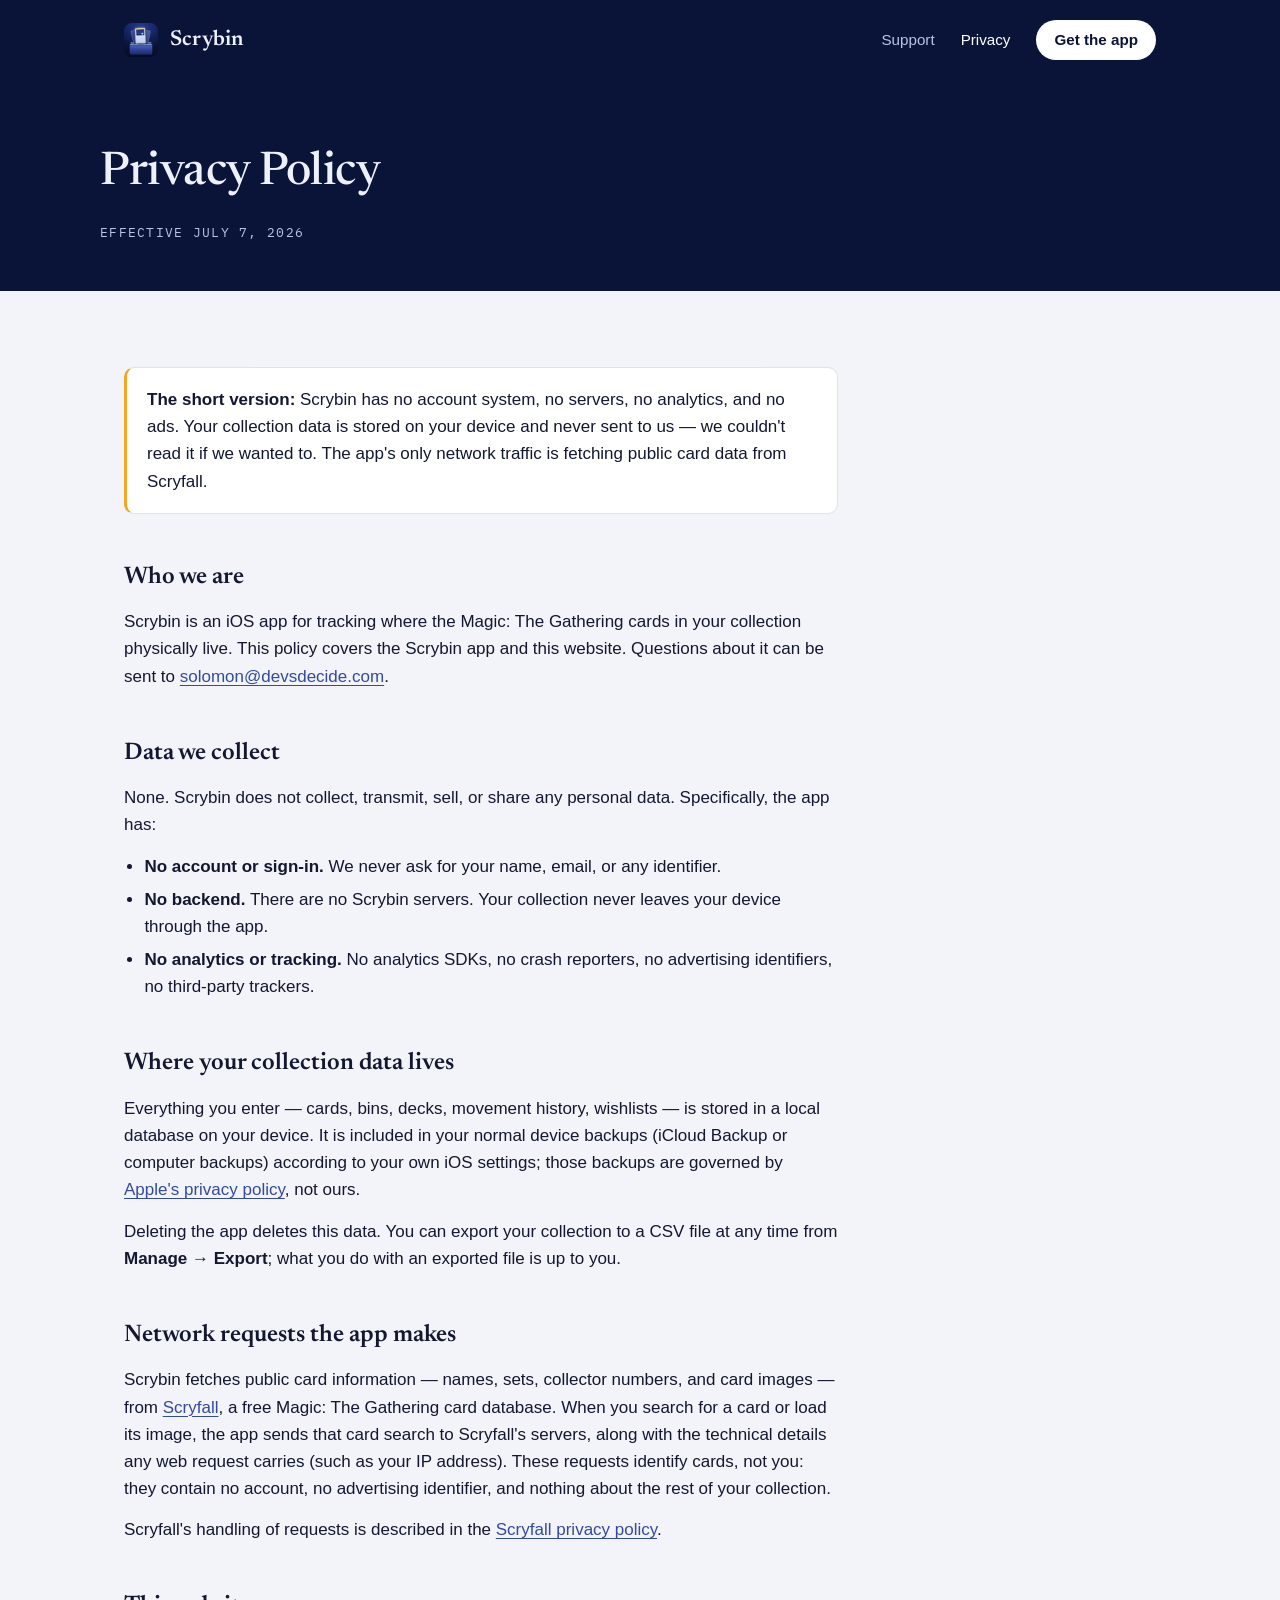
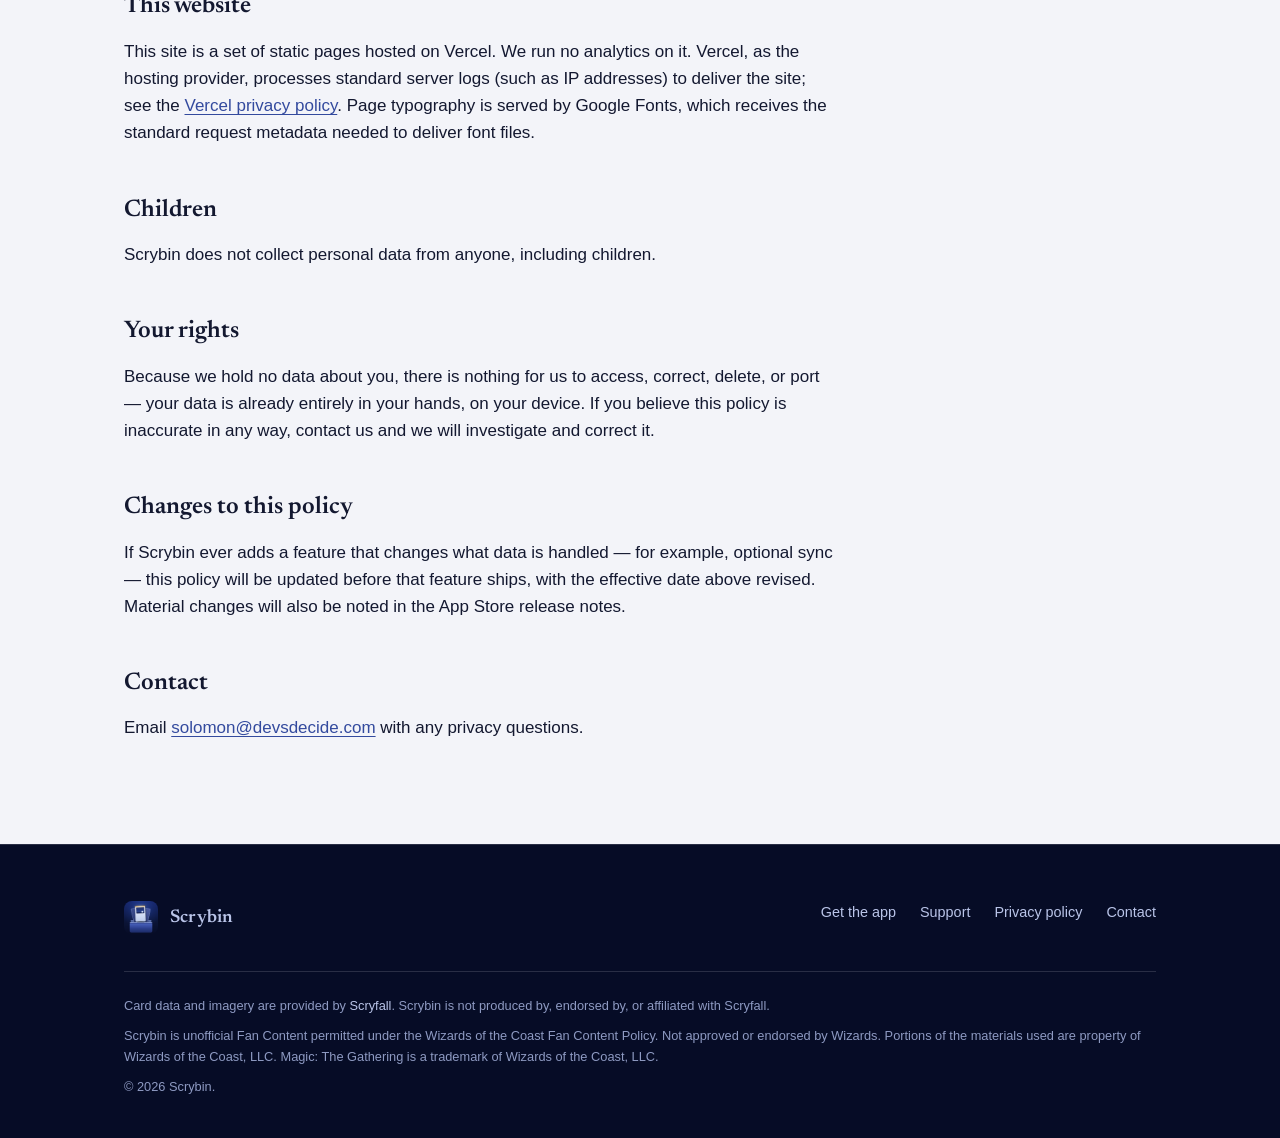
==== privacy.html @ 84d629f7 "Add Scrybin landing page, support FAQ, and privacy policy Static HTML/CSS Vercel site (cleanUrls). L" ====
<!doctype html>
<html lang="en">
<head>
  <meta charset="utf-8" />
  <meta name="viewport" content="width=device-width, initial-scale=1" />
  <title>Privacy Policy — Scrybin</title>
  <meta name="description" content="Scrybin's privacy policy: no account, no analytics, no tracking. Your collection is stored on your device." />
  <link rel="icon" href="/assets/favicon-64.png" type="image/png" />
  <link rel="apple-touch-icon" href="/assets/apple-touch-icon.png" />
  <link rel="preconnect" href="https://fonts.googleapis.com" />
  <link rel="preconnect" href="https://fonts.gstatic.com" crossorigin />
  <link href="https://fonts.googleapis.com/css2?family=Newsreader:ital,opsz,wght@0,6..72,400..700;1,6..72,400..700&family=IBM+Plex+Mono:wght@500&display=swap" rel="stylesheet" />
  <link rel="stylesheet" href="/styles.css" />
</head>
<body>

<header class="site-head on-navy">
  <div class="wrap">
    <nav class="nav" aria-label="Main">
      <a class="brand" href="/">
        <img src="/assets/apple-touch-icon.png" alt="" width="34" height="34" />
        <span>Scrybin</span>
      </a>
      <div class="nav-links">
        <a href="/support">Support</a>
        <a href="/privacy" aria-current="page">Privacy</a>
        <a class="pill" href="/#get">Get the app</a>
      </div>
    </nav>
  </div>
  <div class="wrap doc-head">
    <h1>Privacy Policy</h1>
    <p class="meta">Effective July 7, 2026</p>
  </div>
</header>

<main class="doc-body">
  <div class="wrap">
    <div class="prose">
      <div class="callout-box">
        <p style="margin:0"><strong>The short version:</strong> Scrybin has no account
        system, no servers, no analytics, and no ads. Your collection data is stored
        on your device and never sent to us — we couldn't read it if we wanted to.
        The app's only network traffic is fetching public card data from Scryfall.</p>
      </div>

      <h2>Who we are</h2>
      <p>Scrybin is an iOS app for tracking where the Magic: The Gathering cards in
      your collection physically live. This policy covers the Scrybin app and this
      website. Questions about it can be sent to
      <a href="mailto:solomon@devsdecide.com">solomon@devsdecide.com</a>.</p>

      <h2>Data we collect</h2>
      <p>None. Scrybin does not collect, transmit, sell, or share any personal data.
      Specifically, the app has:</p>
      <ul>
        <li><strong>No account or sign-in.</strong> We never ask for your name, email,
        or any identifier.</li>
        <li><strong>No backend.</strong> There are no Scrybin servers. Your collection
        never leaves your device through the app.</li>
        <li><strong>No analytics or tracking.</strong> No analytics SDKs, no crash
        reporters, no advertising identifiers, no third-party trackers.</li>
      </ul>

      <h2>Where your collection data lives</h2>
      <p>Everything you enter — cards, bins, decks, movement history, wishlists — is
      stored in a local database on your device. It is included in your normal device
      backups (iCloud Backup or computer backups) according to your own iOS settings;
      those backups are governed by
      <a href="https://www.apple.com/legal/privacy/">Apple's privacy policy</a>, not ours.</p>
      <p>Deleting the app deletes this data. You can export your collection to a CSV
      file at any time from <strong>Manage → Export</strong>; what you do with an
      exported file is up to you.</p>

      <h2>Network requests the app makes</h2>
      <p>Scrybin fetches public card information — names, sets, collector numbers, and
      card images — from <a href="https://scryfall.com">Scryfall</a>, a free
      Magic: The Gathering card database. When you search for a card or load its
      image, the app sends that card search to Scryfall's servers, along with the
      technical details any web request carries (such as your IP address). These
      requests identify cards, not you: they contain no account, no advertising
      identifier, and nothing about the rest of your collection.</p>
      <p>Scryfall's handling of requests is described in the
      <a href="https://scryfall.com/docs/privacy">Scryfall privacy policy</a>.</p>

      <h2>This website</h2>
      <p>This site is a set of static pages hosted on Vercel. We run no analytics on
      it. Vercel, as the hosting provider, processes standard server logs (such as IP
      addresses) to deliver the site; see the
      <a href="https://vercel.com/legal/privacy-policy">Vercel privacy policy</a>.
      Page typography is served by Google Fonts, which receives the standard request
      metadata needed to deliver font files.</p>

      <h2>Children</h2>
      <p>Scrybin does not collect personal data from anyone, including children.</p>

      <h2>Your rights</h2>
      <p>Because we hold no data about you, there is nothing for us to access,
      correct, delete, or port — your data is already entirely in your hands, on your
      device. If you believe this policy is inaccurate in any way, contact us and we
      will investigate and correct it.</p>

      <h2>Changes to this policy</h2>
      <p>If Scrybin ever adds a feature that changes what data is handled — for
      example, optional sync — this policy will be updated before that feature ships,
      with the effective date above revised. Material changes will also be noted in
      the App Store release notes.</p>

      <h2>Contact</h2>
      <p>Email <a href="mailto:solomon@devsdecide.com?subject=Scrybin%20privacy">solomon@devsdecide.com</a>
      with any privacy questions.</p>
    </div>
  </div>
</main>

<footer class="site-foot">
  <div class="wrap">
    <div class="cols">
      <a class="brand" href="/">
        <img src="/assets/apple-touch-icon.png" alt="" width="28" height="28" />
        <span>Scrybin</span>
      </a>
      <nav aria-label="Footer">
        <a href="/#get">Get the app</a>
        <a href="/support">Support</a>
        <a href="/privacy">Privacy policy</a>
        <a href="mailto:solomon@devsdecide.com">Contact</a>
      </nav>
    </div>
    <div class="fineprint">
      <p>Card data and imagery are provided by <a href="https://scryfall.com">Scryfall</a>. Scrybin is not produced by, endorsed by, or affiliated with Scryfall.</p>
      <p>Scrybin is unofficial Fan Content permitted under the Wizards of the Coast Fan Content Policy. Not approved or endorsed by Wizards. Portions of the materials used are property of Wizards of the Coast, LLC. Magic: The Gathering is a trademark of Wizards of the Coast, LLC.</p>
      <p>© 2026 Scrybin.</p>
    </div>
  </div>
</footer>

</body>
</html>
---- styles.css ----
/* Scrybin — scrybin.app
   Palette from the app's ChaosTheme.Brand: navy field, indigo→glow sweep, one gold accent. */

:root {
  --navy: #0a1438;
  --navy-deep: #060c26;
  --indigo: #17266b;
  --blue: #334a9e;
  --glow: #4d87ff;
  --gold: #f5a624;
  --gold-light: #ffe08a;
  --paper: #f3f4f9;
  --card: #ffffff;
  --ink: #131830;
  --ink-soft: #4c5372;
  --hairline: rgba(19, 24, 48, 0.12);
  --hairline-light: rgba(255, 255, 255, 0.14);

  --serif: "Newsreader", "New York", ui-serif, Georgia, serif;
  --sans: -apple-system, BlinkMacSystemFont, "SF Pro Text", "Segoe UI", Roboto, Helvetica, Arial, sans-serif;
  --mono: "IBM Plex Mono", ui-monospace, "SF Mono", Menlo, monospace;

  --radius: 14px;
  --max: 1080px;
}

* { margin: 0; padding: 0; box-sizing: border-box; }

html { scroll-behavior: smooth; }

body {
  font-family: var(--sans);
  color: var(--ink);
  background: var(--paper);
  line-height: 1.6;
  font-size: 17px;
  -webkit-font-smoothing: antialiased;
  text-rendering: optimizeLegibility;
}

img { max-width: 100%; display: block; }

a { color: var(--blue); text-decoration-thickness: 1px; text-underline-offset: 3px; }
a:hover { color: var(--indigo); }

:focus-visible {
  outline: 3px solid var(--glow);
  outline-offset: 2px;
  border-radius: 4px;
}

.wrap { max-width: var(--max); margin: 0 auto; padding: 0 24px; }

.skip-link {
  position: absolute;
  left: -9999px;
  top: 12px;
  z-index: 100;
  background: #fff;
  color: var(--navy);
  padding: 10px 18px;
  border-radius: 8px;
  font-weight: 600;
}
.skip-link:focus { left: 12px; }

/* ---------- The bin chip: Scrybin's signature mark ---------- */

.chip {
  display: inline-flex;
  align-items: center;
  gap: 0.5em;
  font-family: var(--mono);
  font-size: 0.82rem;
  font-weight: 500;
  letter-spacing: 0.04em;
  padding: 0.22em 0.7em 0.22em 0.55em;
  border-radius: 6px;
  background: rgba(77, 135, 255, 0.14);
  color: var(--indigo);
  border: 1px solid rgba(51, 74, 158, 0.35);
  white-space: nowrap;
}
.chip::before {
  content: "";
  width: 7px; height: 7px;
  border-radius: 2px;
  background: var(--blue);
  flex: none;
}
.chip.gold {
  background: rgba(245, 166, 36, 0.14);
  color: #8a5a0a;
  border-color: rgba(245, 166, 36, 0.5);
}
.chip.gold::before { background: var(--gold); }

.on-navy .chip {
  background: rgba(77, 135, 255, 0.18);
  color: #c7d7ff;
  border-color: rgba(122, 160, 255, 0.4);
}
.on-navy .chip::before { background: var(--glow); }
.on-navy .chip.gold {
  background: rgba(245, 166, 36, 0.16);
  color: var(--gold-light);
  border-color: rgba(245, 166, 36, 0.45);
}
.on-navy .chip.gold::before { background: var(--gold); }

/* The answer card is a light surface inside the navy hero — restore the light-surface chip variant */
.answer .chip {
  background: rgba(77, 135, 255, 0.14);
  color: var(--indigo);
  border-color: rgba(51, 74, 158, 0.35);
}
.answer .chip::before { background: var(--blue); }
.answer .chip.gold {
  background: rgba(245, 166, 36, 0.14);
  color: #8a5a0a;
  border-color: rgba(245, 166, 36, 0.5);
}
.answer .chip.gold::before { background: var(--gold); }

/* ---------- Header / nav ---------- */

.site-head {
  background: var(--navy);
  color: #eef1fb;
}
.site-head .nav {
  display: flex;
  align-items: center;
  justify-content: space-between;
  padding: 20px 0;
}
.brand {
  display: inline-flex;
  align-items: center;
  gap: 12px;
  text-decoration: none;
  color: #eef1fb;
}
.brand img { width: 34px; height: 34px; border-radius: 8px; }
.brand span {
  font-family: var(--serif);
  font-size: 1.35rem;
  font-weight: 600;
  letter-spacing: 0.01em;
}
.nav-links { display: flex; gap: 26px; align-items: center; }
.nav-links a {
  color: #b9c4e8;
  text-decoration: none;
  font-size: 0.95rem;
}
.nav-links a:hover, .nav-links a[aria-current="page"] { color: #ffffff; }
.nav-links a.pill {
  color: var(--navy);
  background: #fff;
  padding: 8px 18px;
  border-radius: 999px;
  font-weight: 600;
  transition: transform 0.15s ease;
}
.nav-links a.pill:hover { color: var(--navy); transform: translateY(-1px); }

/* ---------- Hero ---------- */

.hero {
  /* the icon's chip-mark scattered as a faint field, denser toward the answer card */
  background-image:
    url("data:image/svg+xml,%3Csvg xmlns='http://www.w3.org/2000/svg' width='260' height='260'%3E%3Cg fill='%23ffffff' fill-opacity='0.045'%3E%3Crect x='28' y='36' width='7' height='7' rx='2'/%3E%3Crect x='176' y='84' width='7' height='7' rx='2'/%3E%3Crect x='92' y='150' width='7' height='7' rx='2'/%3E%3Crect x='214' y='206' width='7' height='7' rx='2'/%3E%3Crect x='40' y='222' width='7' height='7' rx='2'/%3E%3C/g%3E%3C/svg%3E"),
    radial-gradient(1100px 560px at 72% -10%, rgba(51, 74, 158, 0.8), transparent 68%),
    radial-gradient(700px 420px at 12% 108%, rgba(23, 38, 107, 0.9), transparent 70%);
  background-color: var(--navy);
  color: #eef1fb;
  overflow: hidden;
  position: relative;
}
.hero .wrap {
  display: grid;
  grid-template-columns: minmax(0, 1.05fr) minmax(0, 0.95fr);
  gap: 56px;
  align-items: center;
  padding-top: 72px;
  padding-bottom: 96px;
}

.hero .eyebrow {
  font-family: var(--mono);
  font-size: 0.8rem;
  letter-spacing: 0.14em;
  text-transform: uppercase;
  color: var(--gold-light);
  margin-bottom: 20px;
}
.hero h1 {
  font-family: var(--serif);
  font-weight: 500;
  font-size: clamp(2.6rem, 5.8vw, 4.6rem);
  line-height: 1.05;
  letter-spacing: -0.01em;
  margin-bottom: 22px;
  text-wrap: balance;
}
.hero h1 em {
  font-style: italic;
  color: var(--gold-light);
}
.hero .lede {
  font-size: 1.15rem;
  color: #c3cdec;
  max-width: 34em;
  margin-bottom: 30px;
}
.hero .cta-row { display: flex; align-items: center; gap: 20px; flex-wrap: wrap; }

.appstore-badge { display: inline-block; line-height: 0; }
.appstore-badge img {
  height: 56px;
  width: auto;
  transition: transform 0.15s ease;
}
.appstore-badge:hover img { transform: translateY(-1px); }

.btn-ghost {
  color: #c3cdec;
  text-decoration: none;
  font-size: 0.98rem;
  border-bottom: 1px solid rgba(195, 205, 236, 0.4);
  padding-bottom: 2px;
}
.btn-ghost:hover { color: #fff; border-bottom-color: #fff; }

.cta-note { font-size: 0.9rem; color: #aab6dd; }
.credibility {
  font-family: var(--mono);
  font-size: 0.8rem;
  letter-spacing: 0.04em;
  color: #aab6dd;
  margin-top: 22px;
}
.credibility::before {
  content: "";
  display: inline-block;
  width: 7px; height: 7px;
  border-radius: 2px;
  background: var(--gold);
  margin-right: 10px;
  vertical-align: 1px;
}

/* The answer card — a search result, the app's one job made literal */

.answer {
  background: linear-gradient(160deg, #ffffff, #f2f4fb);
  color: var(--ink);
  border-radius: 20px;
  padding: 22px;
  box-shadow:
    0 40px 80px rgba(4, 8, 28, 0.55),
    0 0 0 1px rgba(255, 255, 255, 0.08);
  max-width: 440px;
  justify-self: end;
  width: 100%;
}
.answer .searchbar {
  display: flex;
  align-items: center;
  gap: 10px;
  background: #e8ebf4;
  border-radius: 10px;
  padding: 10px 14px;
  font-size: 0.98rem;
  color: var(--ink-soft);
  margin-bottom: 18px;
}
.answer .searchbar svg { width: 16px; height: 16px; flex: none; opacity: 0.55; }
.answer .searchbar .q { color: var(--ink); font-weight: 500; }
.answer .searchbar .caret {
  width: 2px; height: 1.1em;
  background: var(--blue);
}

.answer h2 {
  font-family: var(--serif);
  font-size: 1.45rem;
  font-weight: 600;
  line-height: 1.2;
}
.answer .setline {
  font-size: 0.88rem;
  color: var(--ink-soft);
  margin: 2px 0 16px;
}
.answer .copies {
  font-family: var(--mono);
  font-size: 0.8rem;
  letter-spacing: 0.06em;
  text-transform: uppercase;
  color: var(--ink-soft);
  margin-bottom: 10px;
}
.answer ul { list-style: none; display: grid; gap: 8px; }
.answer li {
  display: flex;
  align-items: center;
  justify-content: space-between;
  gap: 12px;
  background: #ffffff;
  border: 1px solid var(--hairline);
  border-radius: 10px;
  padding: 10px 14px;
  font-size: 0.95rem;
}
.answer li .where { color: var(--ink-soft); font-size: 0.88rem; }
.answer li.deck { border-color: rgba(245, 166, 36, 0.45); background: #fffaf0; }

/* the 2-second demo: type the query, then the results settle in */
@media (prefers-reduced-motion: no-preference) {
  .answer .searchbar .q {
    display: inline-block;
    overflow: hidden;
    white-space: nowrap;
    max-width: 8ch;
    animation: type 0.8s steps(8) 0.2s both;
  }
  @keyframes type { from { max-width: 0; } to { max-width: 8ch; } }

  .answer .searchbar .caret { animation: blink 1.1s steps(1) infinite; }
  @keyframes blink { 50% { opacity: 0; } }

  .answer > h2, .answer > .setline, .answer > .copies {
    opacity: 0;
    animation: settle 0.4s ease 1s forwards;
  }
  .answer li {
    opacity: 0;
    transform: translateY(10px);
    animation: settle 0.5s ease forwards;
  }
  .answer li:nth-child(1) { animation-delay: 1.15s; }
  .answer li:nth-child(2) { animation-delay: 1.3s; }
  .answer li:nth-child(3) { animation-delay: 1.45s; }
  @keyframes settle { to { opacity: 1; transform: none; } }
}

/* ---------- Sections ---------- */

section { padding: 88px 0; }

.kicker {
  font-family: var(--mono);
  font-size: 0.78rem;
  letter-spacing: 0.14em;
  text-transform: uppercase;
  color: var(--blue);
  margin-bottom: 14px;
}
h2.title {
  font-family: var(--serif);
  font-weight: 500;
  font-size: clamp(1.8rem, 3.6vw, 2.5rem);
  line-height: 1.15;
  letter-spacing: -0.01em;
  max-width: 22em;
  text-wrap: balance;
}
.section-lede {
  margin-top: 14px;
  color: var(--ink-soft);
  max-width: 38em;
  font-size: 1.08rem;
}

/* How it works — a real sequence, so it earns its numbers */

.how { background: #ffffff; padding: 96px 0; }

.steps {
  display: grid;
  grid-template-columns: repeat(3, 1fr);
  gap: 22px;
  margin-top: 48px;
  position: relative;
}
/* the thread that connects the sequence */
.steps::before {
  content: "";
  position: absolute;
  top: 38px;
  left: 8%;
  right: 8%;
  border-top: 2px dashed rgba(51, 74, 158, 0.3);
}
.step {
  background: var(--paper);
  border: 1px solid var(--hairline);
  border-radius: var(--radius);
  padding: 26px;
  position: relative;
}
.step .n {
  font-family: var(--mono);
  font-size: 0.8rem;
  color: var(--gold);
  letter-spacing: 0.1em;
  display: inline-block;
  margin-bottom: 14px;
  background: var(--navy);
  padding: 3px 10px;
  border-radius: 6px;
}
.step h3 {
  font-family: var(--serif);
  font-size: 1.3rem;
  font-weight: 600;
  margin-bottom: 8px;
}
.step p { color: var(--ink-soft); font-size: 0.98rem; }
.step .chips { display: flex; gap: 8px; flex-wrap: wrap; margin-top: 16px; }

/* Screens — one legible, annotated proof shot; the rest strewn like a real table */

.screens {
  background: linear-gradient(180deg, var(--paper), #dfe4f0);
  padding: 110px 0;
}

.stage {
  display: flex;
  justify-content: center;
  margin-top: 64px;
}
.stage-phone {
  position: relative;
  width: 396px;
  max-width: 100%;
  flex: none;
}
.stage-phone > img {
  width: 100%;
  height: auto;
  border-radius: 34px;
  border: 1px solid rgba(19, 24, 48, 0.18);
  box-shadow: 0 32px 64px rgba(10, 20, 56, 0.28);
  background: #fff;
}
.callout {
  position: absolute;
  display: flex;
  align-items: center;
  font-family: var(--mono);
  font-size: 0.8rem;
  font-weight: 500;
  color: var(--indigo);
  white-space: nowrap;
}
.callout .line {
  width: 56px;
  border-top: 2px solid var(--blue);
  position: relative;
  flex: none;
}
.callout .line::before {
  content: "";
  position: absolute;
  top: -5px;
  width: 8px; height: 8px;
  border-radius: 2px;
  background: var(--gold);
}
.callout .tag {
  background: #fff;
  border: 1px solid rgba(51, 74, 158, 0.35);
  border-radius: 8px;
  padding: 6px 12px;
  box-shadow: 0 8px 20px rgba(10, 20, 56, 0.12);
}
.callout.left { right: 100%; margin-right: -8px; flex-direction: row; }
.callout.left .line { order: 2; }
.callout.left .line::before { right: -4px; }
.callout.left .tag { order: 1; }
.callout.right { left: 100%; margin-left: -8px; }
.callout.right .line::before { left: -4px; }

.shelf {
  display: flex;
  gap: 28px;
  margin-top: 72px;
  justify-content: center;
  align-items: flex-start;
}
.shot {
  flex: 0 0 auto;
  width: 218px;
  border-radius: 26px;
  overflow: hidden;
  border: 1px solid rgba(19, 24, 48, 0.15);
  box-shadow: 0 24px 48px rgba(10, 20, 56, 0.22);
  background: #fff;
  transition: transform 0.25s ease;
}
.shot img { width: 100%; height: auto; }
.shot:nth-child(odd) { transform: rotate(-1.6deg) translateY(10px); }
.shot:nth-child(even) { transform: rotate(1.3deg); }
.shot:hover { transform: rotate(0deg) translateY(-6px); }
.shot figcaption {
  font-family: var(--mono);
  font-size: 0.78rem;
  letter-spacing: 0.08em;
  text-transform: uppercase;
  color: var(--ink-soft);
  text-align: center;
  padding: 10px 8px;
  background: #fff;
  border-top: 1px solid var(--hairline);
}
.swipe-hint { display: none; }

/* Features */

.toolkit { padding: 80px 0; }

.features {
  display: grid;
  grid-template-columns: repeat(3, 1fr);
  gap: 26px;
  margin-top: 48px;
}
.feature {
  border-top: 1px solid var(--hairline);
  padding-top: 20px;
}
.feature .chip { margin-bottom: 12px; }
.feature h3 {
  font-family: var(--serif);
  font-size: 1.22rem;
  font-weight: 600;
  margin-bottom: 6px;
}
.feature p { color: var(--ink-soft); font-size: 0.97rem; }

/* Privacy band */

.privacy-band {
  background: var(--navy);
  color: #eef1fb;
}
.privacy-band .inner {
  display: grid;
  grid-template-columns: minmax(0, 1fr) auto;
  gap: 40px;
  align-items: center;
}
.privacy-band h2 {
  font-family: var(--serif);
  font-style: italic;
  font-weight: 500;
  font-size: clamp(1.7rem, 3.4vw, 2.4rem);
  line-height: 1.2;
  margin-bottom: 12px;
}
.privacy-band p { color: #c3cdec; max-width: 36em; }
.privacy-band a.button {
  display: inline-block;
  border: 1px solid rgba(255, 255, 255, 0.35);
  color: #fff;
  text-decoration: none;
  padding: 12px 22px;
  border-radius: 10px;
  font-weight: 500;
  transition: background 0.15s ease;
  white-space: nowrap;
}
.privacy-band a.button:hover { background: rgba(255, 255, 255, 0.1); color: #fff; }

/* Closing conversion section */

.get {
  background:
    radial-gradient(900px 480px at 50% 120%, rgba(51, 74, 158, 0.7), transparent 70%),
    var(--navy-deep);
  color: #eef1fb;
  text-align: center;
  padding: 110px 0;
}
.get h2 {
  font-family: var(--serif);
  font-weight: 500;
  font-size: clamp(2rem, 4.4vw, 3.1rem);
  line-height: 1.1;
  letter-spacing: -0.01em;
  text-wrap: balance;
  margin: 0 auto 14px;
  max-width: 18em;
}
.get h2 em { font-style: italic; color: var(--gold-light); }
.get p { color: #c3cdec; max-width: 34em; margin: 0 auto 36px; }
.get .actions {
  display: flex;
  justify-content: center;
  align-items: center;
  gap: 36px;
}
.get .qr {
  background: #fff;
  border-radius: 14px;
  padding: 12px;
  line-height: 0;
}
.get .qr img { width: 108px; height: 108px; }
.get .qr-caption {
  font-family: var(--mono);
  font-size: 0.72rem;
  letter-spacing: 0.08em;
  text-transform: uppercase;
  color: #aab6dd;
  margin-top: 10px;
}
.get .cta-note { display: block; margin-top: 18px; }

/* ---------- Footer ---------- */

.site-foot {
  background: var(--navy-deep);
  border-top: 1px solid var(--hairline-light);
  color: #aab6dd;
  padding: 56px 0 40px;
  font-size: 0.9rem;
}
.site-foot .cols {
  display: flex;
  justify-content: space-between;
  gap: 32px;
  flex-wrap: wrap;
  margin-bottom: 36px;
}
.site-foot .brand span { font-size: 1.15rem; }
.site-foot nav { display: flex; gap: 24px; flex-wrap: wrap; }
.site-foot a { color: #b9c4e8; text-decoration: none; }
.site-foot a:hover { color: #fff; text-decoration: underline; }
.fineprint {
  border-top: 1px solid var(--hairline-light);
  padding-top: 24px;
  display: grid;
  gap: 10px;
  font-size: 0.8rem;
  line-height: 1.6;
  color: #8e9ac2;
}

/* ---------- Doc pages (support, privacy) ---------- */

.doc-head { padding: 56px 0 48px; }
.doc-head h1 {
  font-family: var(--serif);
  font-weight: 500;
  font-size: clamp(2rem, 4.5vw, 2.9rem);
  letter-spacing: -0.01em;
}
.doc-head .meta {
  font-family: var(--mono);
  font-size: 0.8rem;
  letter-spacing: 0.1em;
  text-transform: uppercase;
  color: #b9c4e8;
  margin-top: 12px;
}
.doc-body { padding: 56px 0 88px; }
.doc-body .prose { max-width: 42em; }
.prose h2 {
  font-family: var(--serif);
  font-weight: 600;
  font-size: 1.5rem;
  margin: 44px 0 12px;
}
.prose h2:first-child { margin-top: 0; }
.prose h3 {
  font-family: var(--serif);
  font-weight: 600;
  font-size: 1.15rem;
  margin: 28px 0 8px;
}
.prose p { margin-bottom: 14px; }
.prose ul { margin: 0 0 14px 1.2em; }
.prose li { margin-bottom: 6px; }
.prose .callout-box {
  background: var(--card);
  border: 1px solid var(--hairline);
  border-left: 3px solid var(--gold);
  border-radius: 10px;
  padding: 18px 20px;
  margin: 20px 0;
}
.prose code {
  font-family: var(--mono);
  font-size: 0.88em;
  background: rgba(51, 74, 158, 0.1);
  padding: 0.1em 0.4em;
  border-radius: 5px;
}

/* FAQ */
details.faq {
  background: var(--card);
  border: 1px solid var(--hairline);
  border-radius: 12px;
  padding: 0;
  margin-bottom: 12px;
  max-width: 46em;
}
details.faq summary {
  cursor: pointer;
  font-weight: 600;
  font-family: var(--serif);
  font-size: 1.12rem;
  padding: 18px 22px;
  list-style: none;
  display: flex;
  justify-content: space-between;
  align-items: center;
  gap: 16px;
}
details.faq summary::-webkit-details-marker { display: none; }
details.faq summary::after {
  content: "+";
  font-family: var(--mono);
  color: var(--blue);
  font-size: 1.2rem;
  flex: none;
}
details.faq[open] summary::after { content: "–"; }
details.faq .a { padding: 0 22px 20px; color: var(--ink-soft); }
details.faq .a p { margin-bottom: 10px; }
details.faq .a p:last-child { margin-bottom: 0; }

/* ---------- Responsive ---------- */

@media (max-width: 1220px) {
  /* not enough side room for both callout rails */
  .callout.left { right: auto; left: 100%; margin-left: -8px; flex-direction: row; }
  .callout.left .line { order: 0; }
  .callout.left .line::before { left: -4px; right: auto; }
  .callout.left .tag { order: 1; }
}

@media (max-width: 900px) {
  .hero .wrap { grid-template-columns: 1fr; gap: 44px; padding-top: 52px; padding-bottom: 64px; }
  .answer { justify-self: start; }
  .steps { grid-template-columns: 1fr; gap: 16px; }
  .steps::before {
    top: 24px;
    bottom: 24px;
    left: 30px;
    right: auto;
    border-top: none;
    border-left: 2px dashed rgba(51, 74, 158, 0.3);
  }
  .step { margin-left: 60px; }
  .step .n { position: absolute; left: -60px; top: 22px; }
  .features { grid-template-columns: 1fr 1fr; }
  .callout { display: none; }
  .shelf {
    overflow-x: auto;
    justify-content: flex-start;
    padding: 8px 24px 24px;
    margin-left: -24px;
    margin-right: -24px;
    scroll-snap-type: x mandatory;
    -webkit-mask-image: linear-gradient(to right, black 88%, transparent);
            mask-image: linear-gradient(to right, black 88%, transparent);
  }
  .shot { scroll-snap-align: center; }
  .swipe-hint {
    display: block;
    font-family: var(--mono);
    font-size: 0.78rem;
    letter-spacing: 0.1em;
    text-transform: uppercase;
    color: var(--ink-soft);
    text-align: center;
    margin-top: 4px;
  }
  .privacy-band .inner { grid-template-columns: 1fr; gap: 24px; }
  .get .actions { flex-direction: column; gap: 28px; }
  .get .qr-wrap { display: none; }
}

@media (max-width: 560px) {
  section { padding: 64px 0; }
  .how { padding: 72px 0; }
  .screens { padding: 72px 0; }
  .hero h1 { margin-bottom: 16px; }
  .hero .lede { font-size: 1.05rem; margin-bottom: 24px; }
  .hero .cta-row { gap: 14px; }
  .appstore-badge { width: 100%; text-align: center; }
  .appstore-badge img { height: 60px; margin: 0 auto; }
  .features { grid-template-columns: 1fr; }
  .nav-links { gap: 14px; }
  .nav-links a.pill { padding: 7px 14px; }
  .site-head .nav { gap: 12px; }
  .brand { gap: 9px; }
  .brand img { width: 30px; height: 30px; }
  .brand span { font-size: 1.2rem; }
  .site-foot .cols { flex-direction: column; }
}
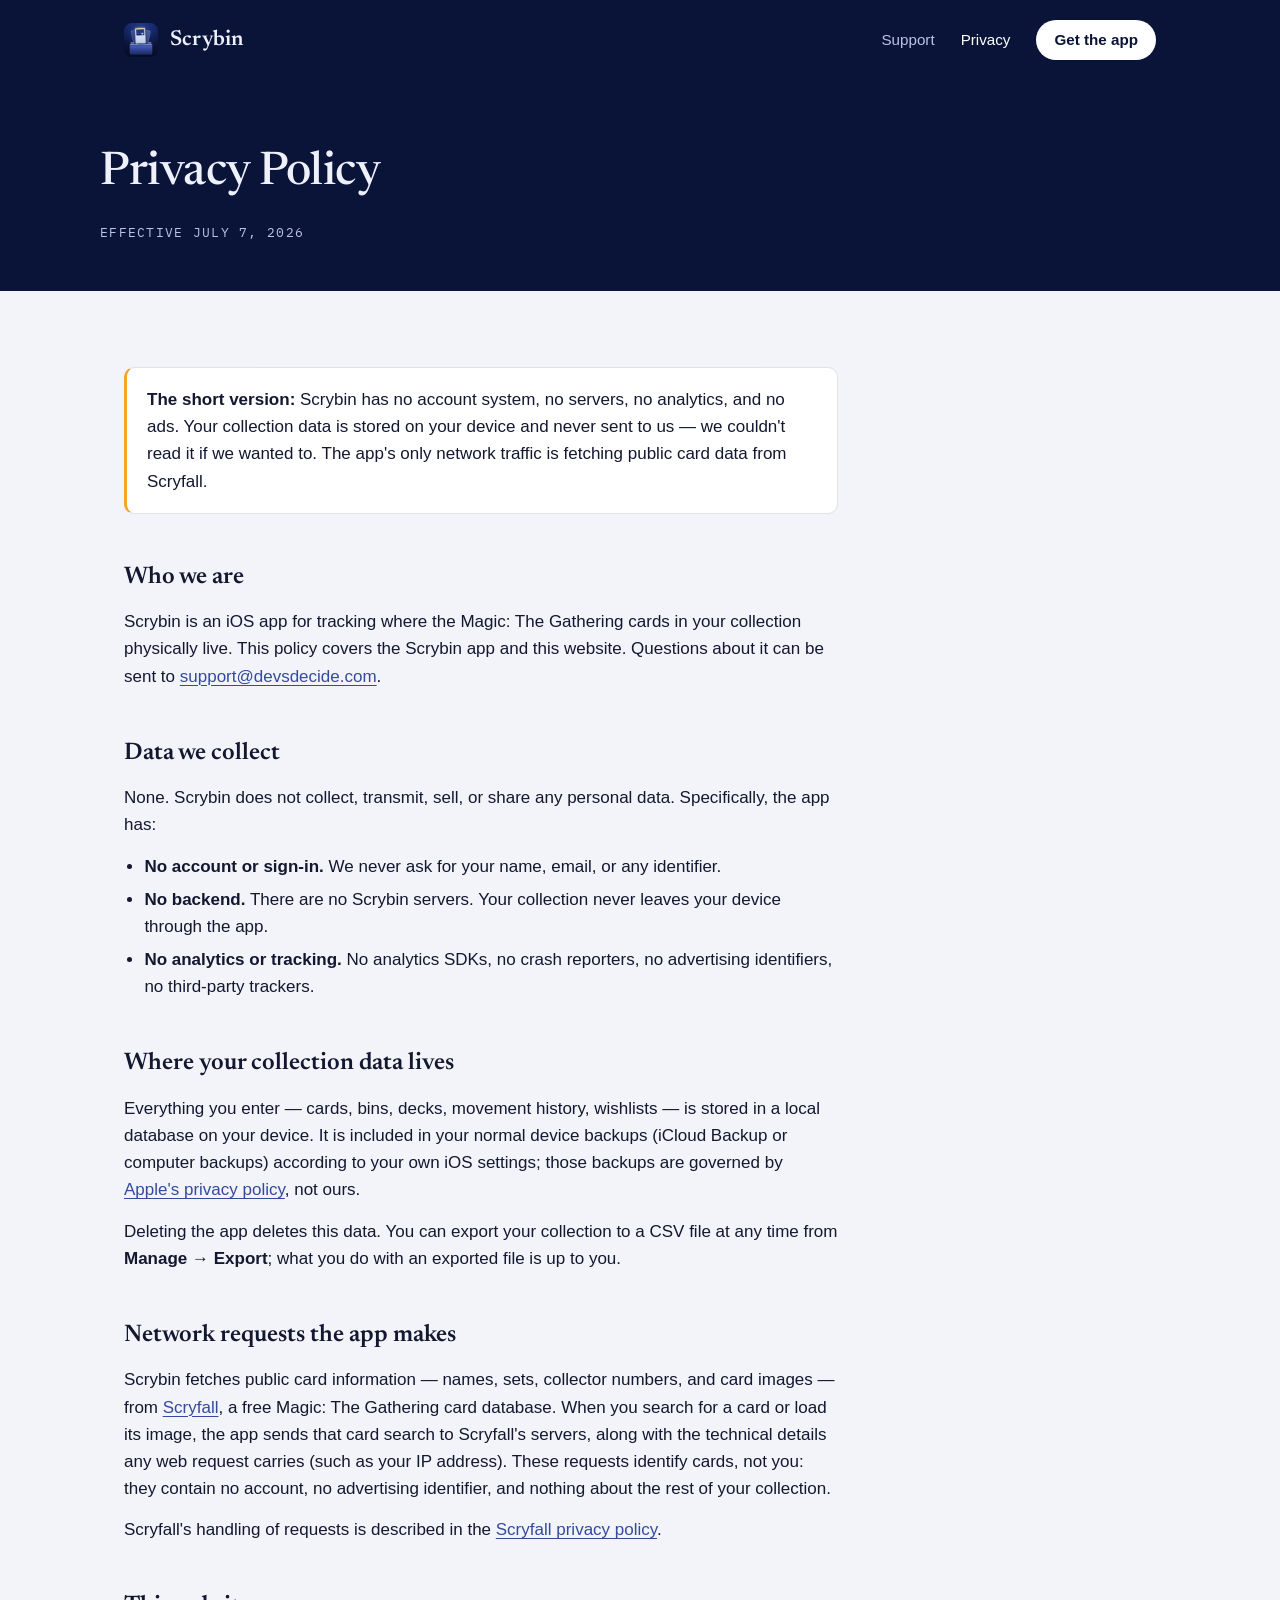
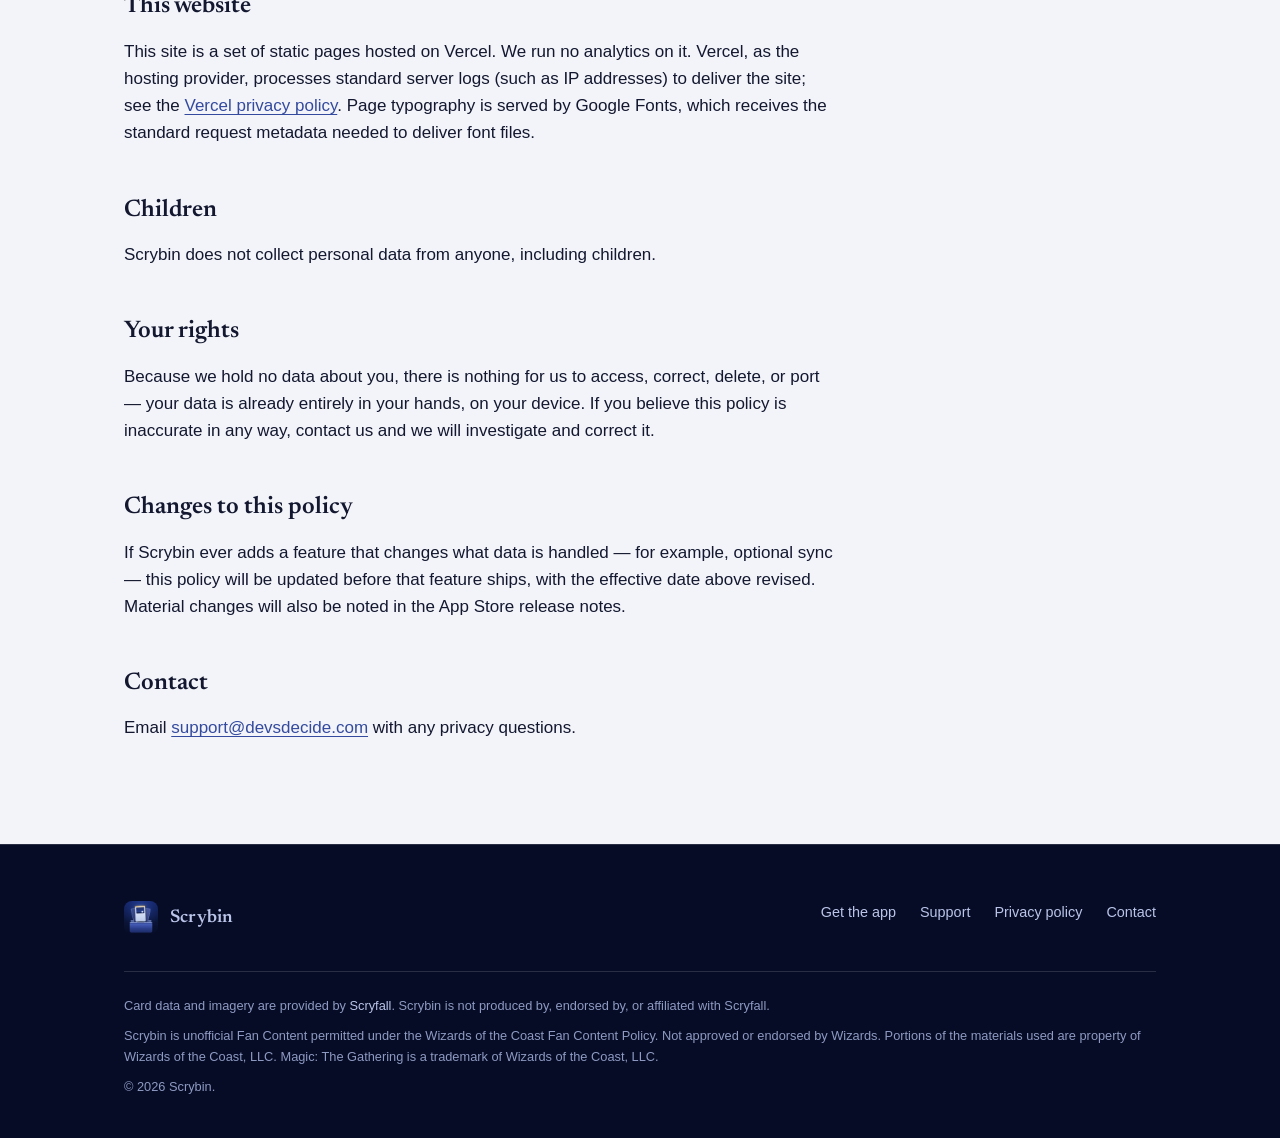
==== commit 7728dcdd: "change support to email" ====
--- a/privacy.html
+++ b/privacy.html
@@ -48,7 +48,7 @@
       <p>Scrybin is an iOS app for tracking where the Magic: The Gathering cards in
       your collection physically live. This policy covers the Scrybin app and this
       website. Questions about it can be sent to
-      <a href="mailto:solomon@devsdecide.com">solomon@devsdecide.com</a>.</p>
+      <a href="mailto:support@devsdecide.com">support@devsdecide.com</a>.</p>
 
       <h2>Data we collect</h2>
       <p>None. Scrybin does not collect, transmit, sell, or share any personal data.
@@ -107,7 +107,7 @@
       the App Store release notes.</p>
 
       <h2>Contact</h2>
-      <p>Email <a href="mailto:solomon@devsdecide.com?subject=Scrybin%20privacy">solomon@devsdecide.com</a>
+      <p>Email <a href="mailto:support@devsdecide.com?subject=Scrybin%20privacy">support@devsdecide.com</a>
       with any privacy questions.</p>
     </div>
   </div>
@@ -124,7 +124,7 @@
         <a href="/#get">Get the app</a>
         <a href="/support">Support</a>
         <a href="/privacy">Privacy policy</a>
-        <a href="mailto:solomon@devsdecide.com">Contact</a>
+        <a href="mailto:support@devsdecide.com">Contact</a>
       </nav>
     </div>
     <div class="fineprint">
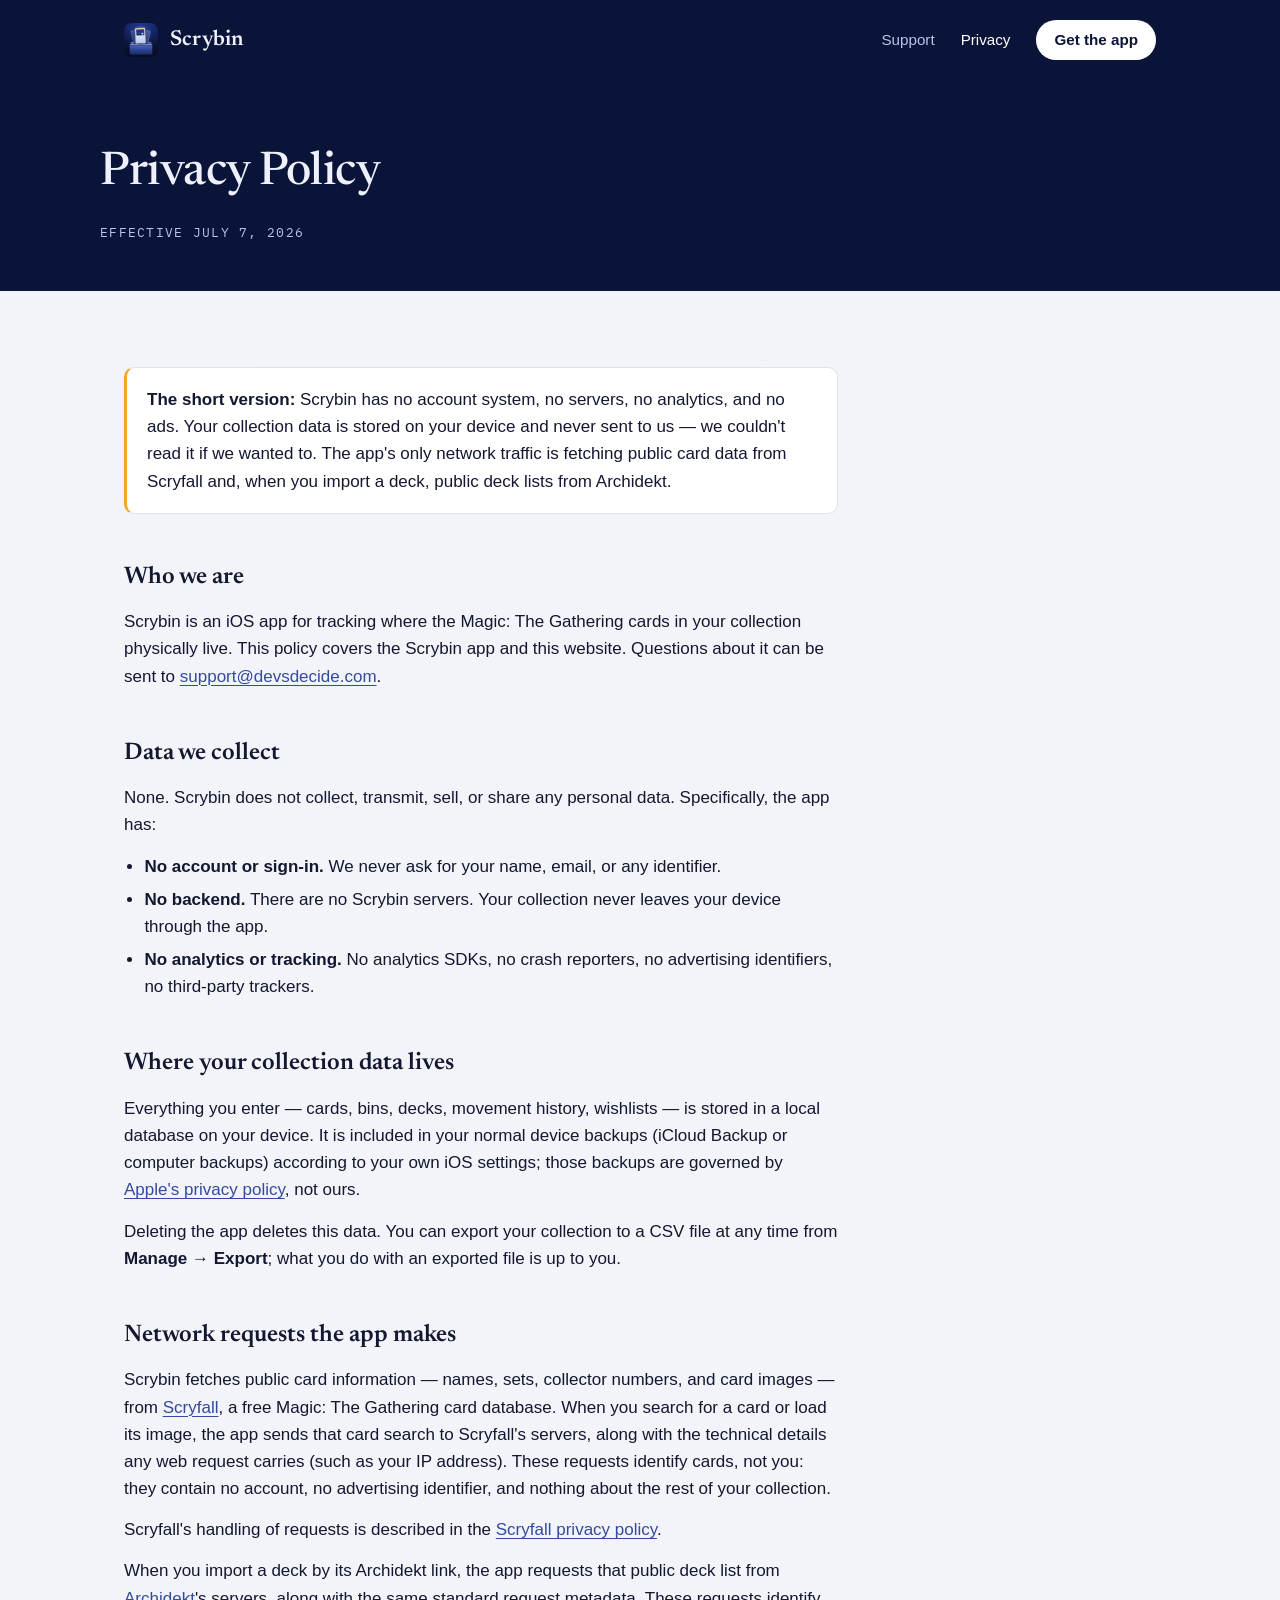
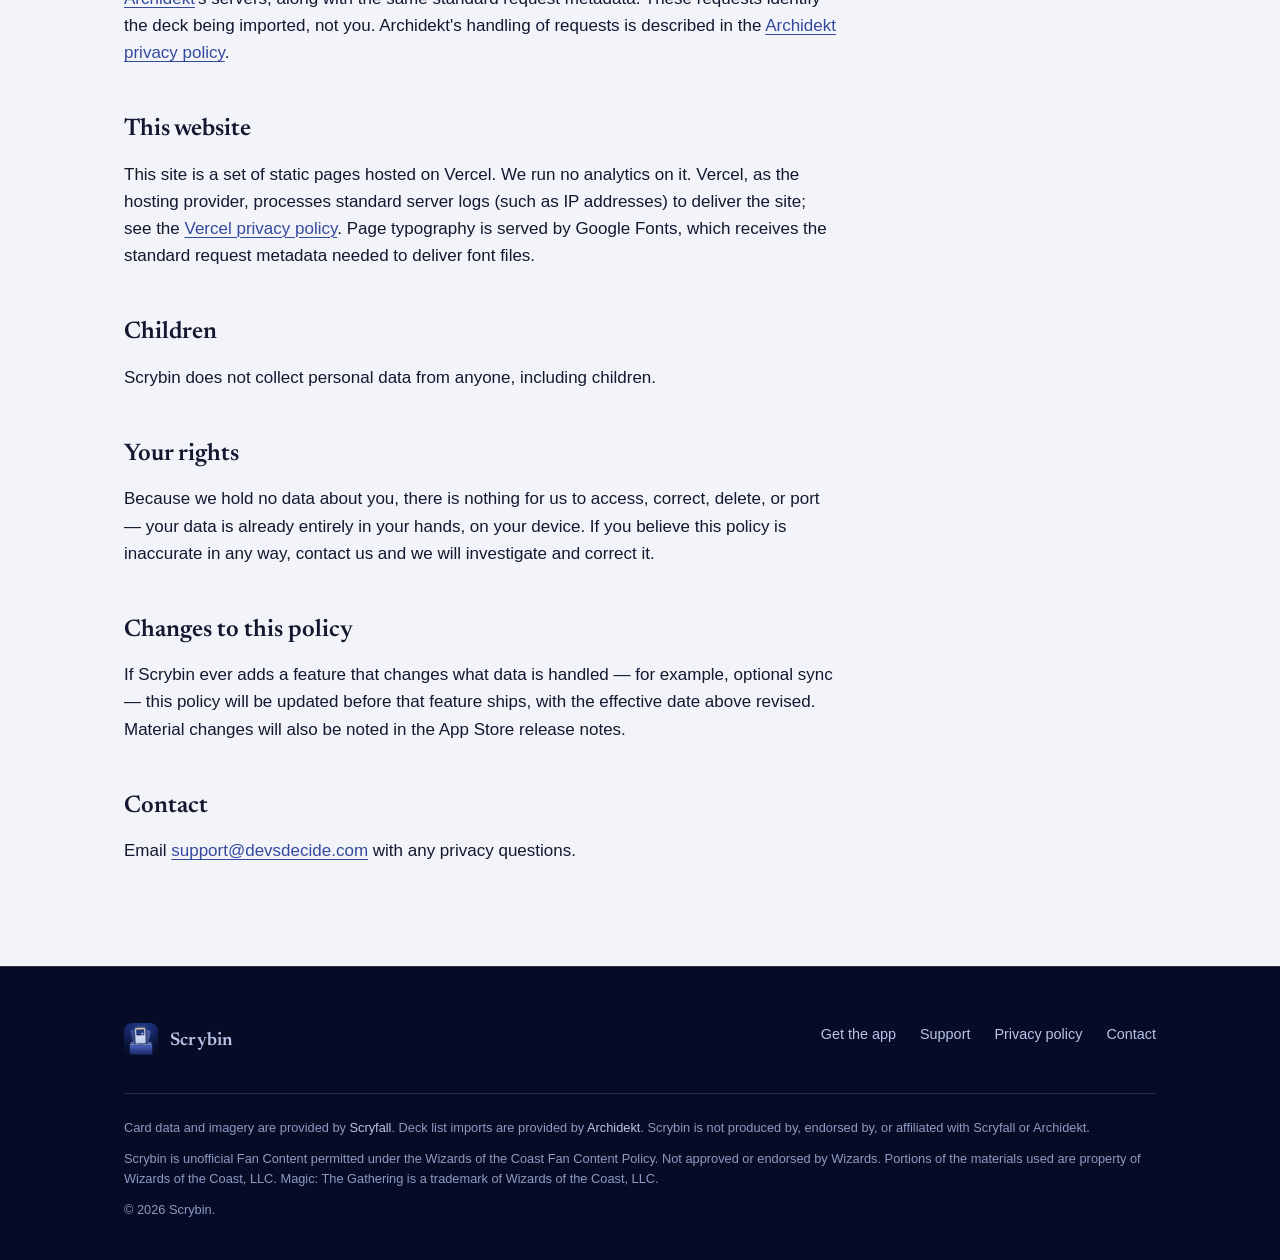
==== commit 974f6207: "Credit Archidekt for deck list imports The app imports deck lists from Archidekt, whose developers a" ====
--- a/privacy.html
+++ b/privacy.html
@@ -41,7 +41,8 @@
         <p style="margin:0"><strong>The short version:</strong> Scrybin has no account
         system, no servers, no analytics, and no ads. Your collection data is stored
         on your device and never sent to us — we couldn't read it if we wanted to.
-        The app's only network traffic is fetching public card data from Scryfall.</p>
+        The app's only network traffic is fetching public card data from Scryfall
+        and, when you import a deck, public deck lists from Archidekt.</p>
       </div>
 
       <h2>Who we are</h2>
@@ -82,6 +83,11 @@
       identifier, and nothing about the rest of your collection.</p>
       <p>Scryfall's handling of requests is described in the
       <a href="https://scryfall.com/docs/privacy">Scryfall privacy policy</a>.</p>
+      <p>When you import a deck by its Archidekt link, the app requests that public
+      deck list from <a href="https://archidekt.com">Archidekt</a>'s servers, along
+      with the same standard request metadata. These requests identify the deck
+      being imported, not you. Archidekt's handling of requests is described in the
+      <a href="https://archidekt.com/privacy">Archidekt privacy policy</a>.</p>
 
       <h2>This website</h2>
       <p>This site is a set of static pages hosted on Vercel. We run no analytics on
@@ -128,7 +134,7 @@
       </nav>
     </div>
     <div class="fineprint">
-      <p>Card data and imagery are provided by <a href="https://scryfall.com">Scryfall</a>. Scrybin is not produced by, endorsed by, or affiliated with Scryfall.</p>
+      <p>Card data and imagery are provided by <a href="https://scryfall.com">Scryfall</a>. Deck list imports are provided by <a href="https://archidekt.com">Archidekt</a>. Scrybin is not produced by, endorsed by, or affiliated with Scryfall or Archidekt.</p>
       <p>Scrybin is unofficial Fan Content permitted under the Wizards of the Coast Fan Content Policy. Not approved or endorsed by Wizards. Portions of the materials used are property of Wizards of the Coast, LLC. Magic: The Gathering is a trademark of Wizards of the Coast, LLC.</p>
       <p>© 2026 Scrybin.</p>
     </div>
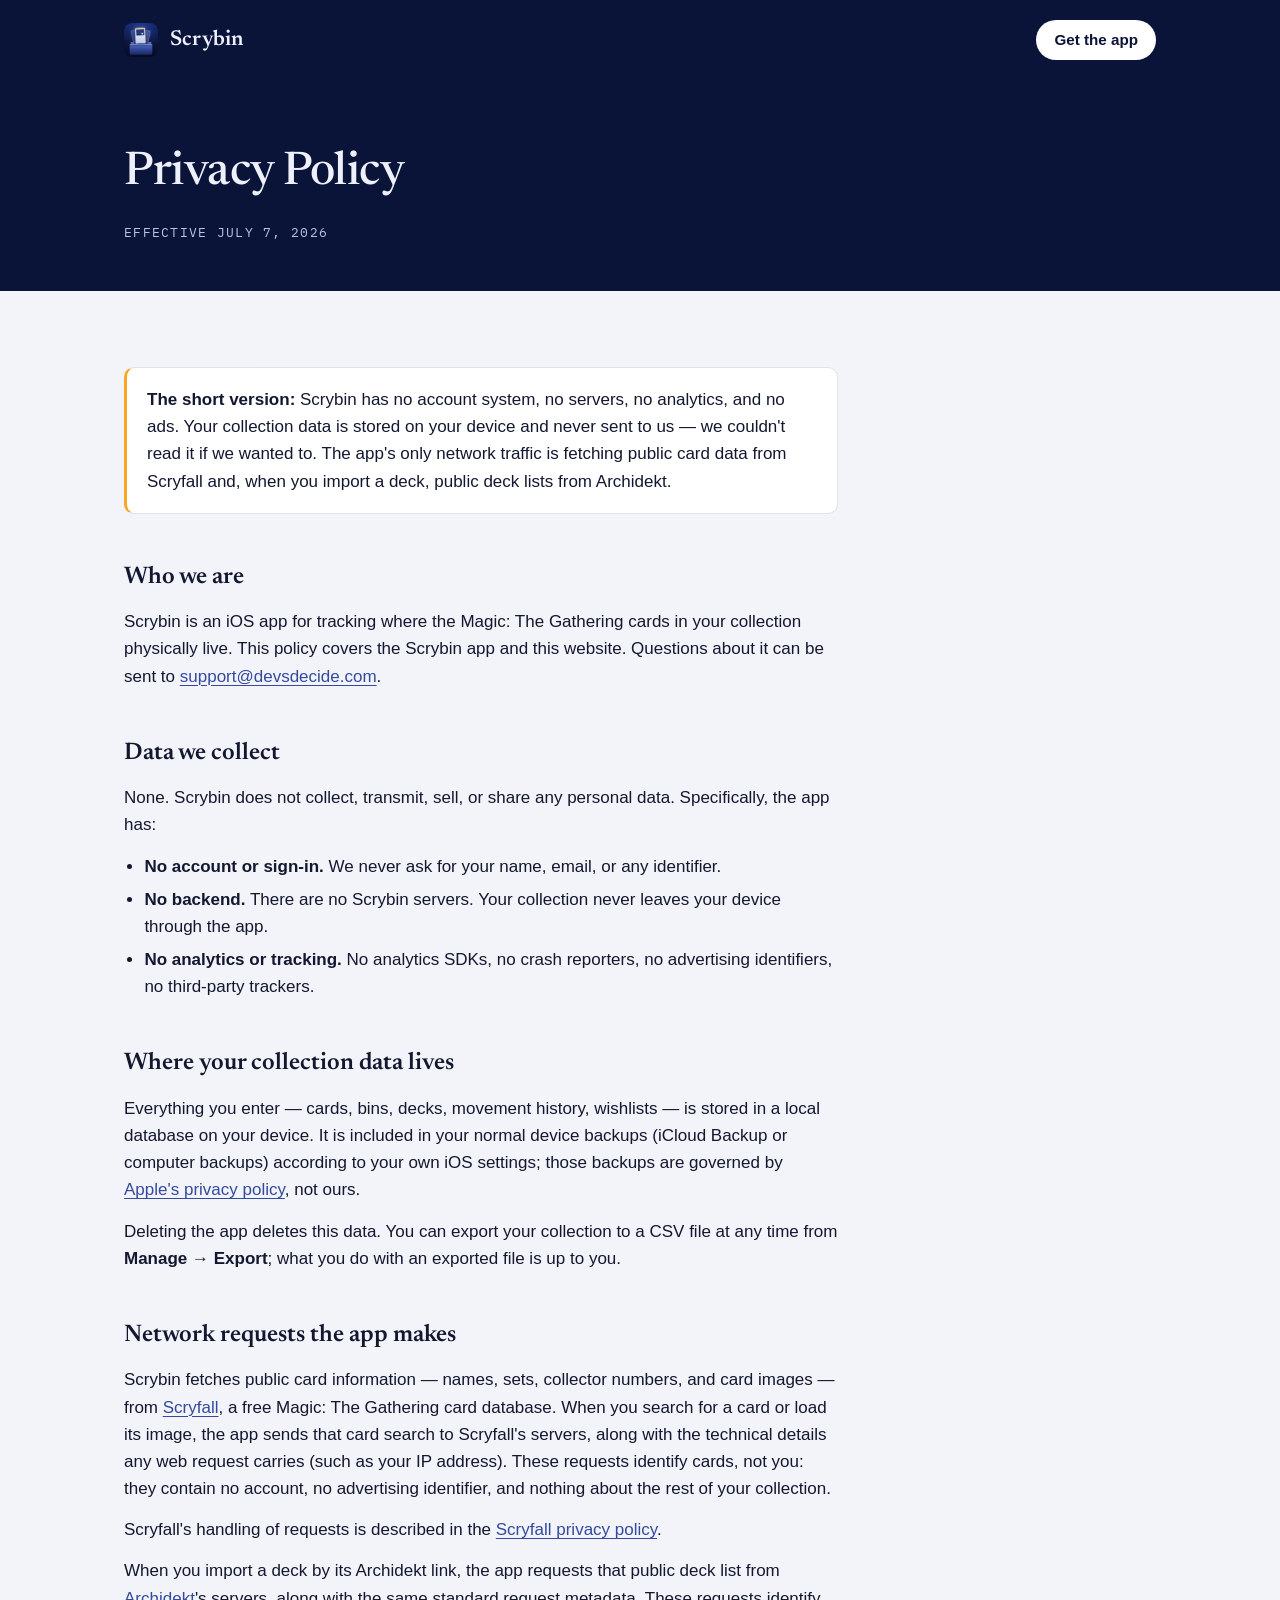
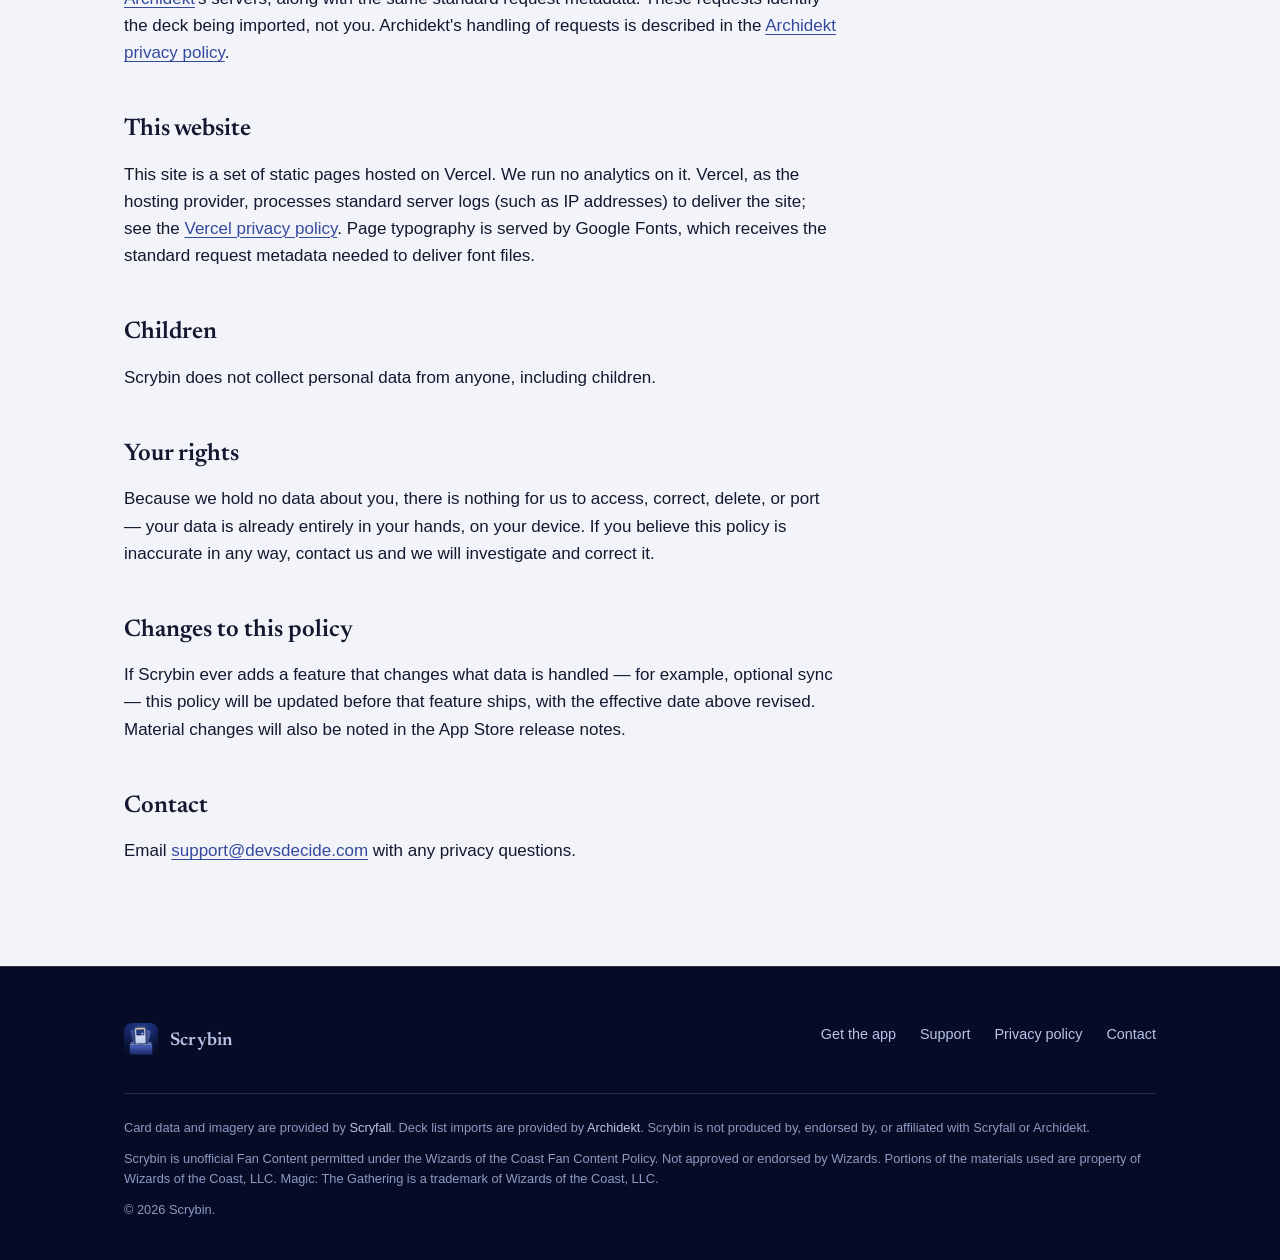
==== commit b3376b7c: "Simplify the header nav to brand + Get the app Support and Privacy already live in the footer; dropp" ====
--- a/privacy.html
+++ b/privacy.html
@@ -22,8 +22,6 @@
         <span>Scrybin</span>
       </a>
       <div class="nav-links">
-        <a href="/support">Support</a>
-        <a href="/privacy" aria-current="page">Privacy</a>
         <a class="pill" href="/#get">Get the app</a>
       </div>
     </nav>
--- a/styles.css
+++ b/styles.css
@@ -108,13 +108,14 @@
 }
 .on-navy .chip.gold::before { background: var(--gold); }
 
-/* The answer card is a light surface inside the navy hero — restore the light-surface chip variant */
+/* The answer card is a light surface inside the navy hero. Its chips mirror the
+   app's Find results: mint for bins, gold for decks. */
 .answer .chip {
-  background: rgba(77, 135, 255, 0.14);
-  color: var(--indigo);
-  border-color: rgba(51, 74, 158, 0.35);
-}
-.answer .chip::before { background: var(--blue); }
+  background: #e3f4ec;
+  color: #1f7a5c;
+  border-color: rgba(31, 122, 92, 0.28);
+}
+.answer .chip::before { background: #2f9d78; }
 .answer .chip.gold {
   background: rgba(245, 166, 36, 0.14);
   color: #8a5a0a;
@@ -178,7 +179,7 @@
   overflow: hidden;
   position: relative;
 }
-.hero .wrap {
+.hero .hero-grid {
   display: grid;
   grid-template-columns: minmax(0, 1.05fr) minmax(0, 0.95fr);
   gap: 56px;
@@ -277,73 +278,119 @@
   margin-bottom: 18px;
 }
 .answer .searchbar svg { width: 16px; height: 16px; flex: none; opacity: 0.55; }
-.answer .searchbar .q { color: var(--ink); font-weight: 500; }
+/* min-height holds the line box while hero.js empties the query, so the card
+   (and everything below it) doesn't jump between scenarios */
+.answer .searchbar .q { color: var(--ink); font-weight: 500; min-height: 1.6em; }
 .answer .searchbar .caret {
   width: 2px; height: 1.1em;
   background: var(--blue);
 }
-
-.answer h2 {
-  font-family: var(--serif);
-  font-size: 1.45rem;
+.answer .searchbar .clear {
+  margin-left: auto;
+  flex: none;
+  width: 18px; height: 18px;
+  border-radius: 50%;
+  background: #c6cbdb;
+  color: #fff;
+  font-size: 0.6rem;
+  line-height: 18px;
+  text-align: center;
+}
+
+.answer .filters {
+  display: flex;
+  gap: 18px;
+  font-size: 0.8rem;
+  font-weight: 500;
+  color: var(--blue);
+  margin: -8px 2px 16px;
+}
+
+.answer .sect {
+  font-size: 0.88rem;
   font-weight: 600;
-  line-height: 1.2;
-}
-.answer .setline {
-  font-size: 0.88rem;
   color: var(--ink-soft);
-  margin: 2px 0 16px;
-}
-.answer .copies {
-  font-family: var(--mono);
-  font-size: 0.8rem;
-  letter-spacing: 0.06em;
-  text-transform: uppercase;
-  color: var(--ink-soft);
-  margin-bottom: 10px;
-}
-.answer ul { list-style: none; display: grid; gap: 8px; }
+  margin-bottom: 8px;
+}
+.answer .results-head {
+  display: flex;
+  justify-content: space-between;
+  align-items: baseline;
+  gap: 12px;
+  margin: 16px 0 8px;
+}
+.answer .results-head .count {
+  font-size: 0.76rem;
+  font-weight: 400;
+  color: #9aa1bd;
+}
+
+.answer .stats {
+  display: grid;
+  grid-template-columns: repeat(3, 1fr);
+  gap: 8px;
+}
+.answer .stat {
+  background: #ffffff;
+  border: 1px solid var(--hairline);
+  border-radius: 10px;
+  padding: 10px 6px 8px;
+  display: flex;
+  flex-direction: column;
+  align-items: center;
+  line-height: 1.25;
+}
+.answer .ico {
+  width: 26px; height: 26px;
+  border-radius: 7px;
+  display: grid;
+  place-items: center;
+  margin-bottom: 5px;
+}
+.answer .ico svg { width: 14px; height: 14px; }
+.answer .ico.total { background: #eceffc; color: #5b6bd6; }
+.answer .ico.bins  { background: #e3f4ec; color: #2f9d78; }
+.answer .ico.decks { background: #fdf0e0; color: #dd8f35; }
+.answer .num { font-weight: 700; font-size: 1.3rem; color: var(--ink); }
+.answer .lab { font-size: 0.72rem; color: var(--ink-soft); }
+
+.answer ul { list-style: none; display: grid; gap: 8px; min-height: 236px; align-content: start; }
 .answer li {
   display: flex;
   align-items: center;
-  justify-content: space-between;
   gap: 12px;
   background: #ffffff;
   border: 1px solid var(--hairline);
   border-radius: 10px;
-  padding: 10px 14px;
-  font-size: 0.95rem;
-}
-.answer li .where { color: var(--ink-soft); font-size: 0.88rem; }
+  padding: 10px 12px;
+}
 .answer li.deck { border-color: rgba(245, 166, 36, 0.45); background: #fffaf0; }
-
-/* the 2-second demo: type the query, then the results settle in */
+.answer .thumb {
+  flex: none;
+  width: 36px; height: 50px;
+  border-radius: 4px;
+  background:
+    radial-gradient(60% 40% at 50% 42%, rgba(120, 132, 178, 0.55), transparent 70%),
+    linear-gradient(150deg, #3d4257, #232739);
+  border: 1px solid rgba(19, 24, 48, 0.25);
+}
+.answer .rowtext { display: grid; gap: 3px; justify-items: start; min-width: 0; }
+.answer .rname { font-weight: 600; font-size: 0.95rem; line-height: 1.2; color: var(--ink); }
+.answer .rset { font-size: 0.78rem; color: var(--ink-soft); }
+.answer .rowtext .chip { font-size: 0.68rem; }
+
+/* the looping demo: hero.js types a query, the results settle in, then the
+   next lookup begins. Without JS (or with reduced motion) the card is static. */
 @media (prefers-reduced-motion: no-preference) {
-  .answer .searchbar .q {
-    display: inline-block;
-    overflow: hidden;
-    white-space: nowrap;
-    max-width: 8ch;
-    animation: type 0.8s steps(8) 0.2s both;
-  }
-  @keyframes type { from { max-width: 0; } to { max-width: 8ch; } }
-
   .answer .searchbar .caret { animation: blink 1.1s steps(1) infinite; }
   @keyframes blink { 50% { opacity: 0; } }
-
-  .answer > h2, .answer > .setline, .answer > .copies {
-    opacity: 0;
-    animation: settle 0.4s ease 1s forwards;
-  }
-  .answer li {
-    opacity: 0;
-    transform: translateY(10px);
-    animation: settle 0.5s ease forwards;
-  }
-  .answer li:nth-child(1) { animation-delay: 1.15s; }
-  .answer li:nth-child(2) { animation-delay: 1.3s; }
-  .answer li:nth-child(3) { animation-delay: 1.45s; }
-  @keyframes settle { to { opacity: 1; transform: none; } }
+}
+/* .rise is only ever added by hero.js: hidden by default, .in transitions up. */
+.answer .rise { opacity: 0; transform: translateY(10px); }
+.answer .rise.in {
+  opacity: 1;
+  transform: none;
+  transition: opacity 0.45s ease, transform 0.45s ease;
 }
 
 /* ---------- Sections ---------- */
@@ -382,24 +429,131 @@
   display: grid;
   grid-template-columns: repeat(3, 1fr);
   gap: 22px;
-  margin-top: 48px;
+  margin-top: 40px;
+  padding-top: 62px;
   position: relative;
 }
-/* the thread that connects the sequence */
-.steps::before {
+
+/* The journey rail: one card's trip across the collection, drawn above the
+   steps. A station sits over each step; the traveler is a little card back. */
+.rail {
+  position: absolute;
+  top: 26px;
+  left: 4%;
+  right: 4%;
+  height: 2px;
+}
+/* the line lives on ::before so the draw-in clip never clips the riders */
+.rail::before {
   content: "";
   position: absolute;
-  top: 38px;
-  left: 8%;
-  right: 8%;
-  border-top: 2px dashed rgba(51, 74, 158, 0.3);
-}
+  inset: 0;
+  background: repeating-linear-gradient(90deg,
+    rgba(51, 74, 158, 0.35) 0 10px, transparent 10px 18px);
+}
+.rail .node {
+  position: absolute;
+  top: -4px;
+  width: 10px; height: 10px;
+  border-radius: 3px;
+  background: var(--blue);
+  transform: translateX(-50%);
+}
+.rail .n1 { left: 13.5%; }
+.rail .n2 { left: 50%; }
+.rail .n3 { left: 86.5%; }
+.rail .traveler {
+  position: absolute;
+  top: -19px;
+  left: 13.5%;
+  width: 27px; height: 38px;
+  margin-left: -13px;
+  border-radius: 4px;
+  border: 1px solid rgba(19, 24, 48, 0.3);
+  background:
+    radial-gradient(60% 40% at 50% 42%, rgba(120, 132, 178, 0.55), transparent 70%),
+    linear-gradient(150deg, #3d4257, #232739);
+  box-shadow: 0 6px 14px rgba(10, 20, 56, 0.3);
+  opacity: 0;
+}
+
 .step {
   background: var(--paper);
   border: 1px solid var(--hairline);
   border-radius: var(--radius);
   padding: 26px;
   position: relative;
+  transition: transform 0.3s ease, box-shadow 0.3s ease;
+}
+
+/* Hover: the same life the screenshot shelf has — lift, and riffle the chips */
+.step:hover {
+  transform: translateY(-5px) rotate(-0.4deg);
+  box-shadow: 0 18px 36px rgba(10, 20, 56, 0.12);
+}
+@media (prefers-reduced-motion: no-preference) {
+  .step:hover .chip { animation: chip-hop 0.45s ease; }
+  .step:hover .chip:nth-child(2) { animation-delay: 0.07s; }
+  .step:hover .chip:nth-child(3) { animation-delay: 0.14s; }
+  .step:hover .chip.gold { animation: chip-hop-gold 0.5s ease; }
+  @keyframes chip-hop {
+    40% { transform: translateY(-5px); }
+  }
+  @keyframes chip-hop-gold {
+    40% { transform: translateY(-5px) rotate(-2.5deg); }
+  }
+}
+
+/* Scroll choreography: hero.js marks .steps as .js, then .play when it enters
+   the viewport. The rail draws, the traveler rides it, and each step pops in
+   as the card reaches its station. Without JS nothing is ever hidden. */
+@media (prefers-reduced-motion: no-preference) {
+  .steps.js .rail::before { clip-path: inset(0 100% 0 0); }
+  .steps.js .rail .node { opacity: 0; }
+  .steps.js:not(.played) .step { opacity: 0; transform: translateY(26px); }
+
+  .steps.play .rail::before {
+    animation: rail-draw 1s ease-out forwards;
+  }
+  .steps.play .rail .traveler { animation: traveler-ride 3.4s 0.5s ease-in-out forwards; }
+  .steps.play .rail .n1 { animation: node-in 0.35s 0.25s ease-out forwards, node-pulse 0.5s 1.1s ease; }
+  .steps.play .rail .n2 { animation: node-in 0.35s 0.55s ease-out forwards, node-pulse 0.5s 2.1s ease; }
+  .steps.play .rail .n3 { animation: node-in 0.35s 0.85s ease-out forwards, node-pulse 0.5s 3.1s ease; }
+
+  .steps.play .step { animation: step-pop 0.55s cubic-bezier(0.2, 0.9, 0.3, 1.2) forwards; }
+  .steps.play .step:nth-of-type(1) { animation-delay: 0.95s; }
+  .steps.play .step:nth-of-type(2) { animation-delay: 1.95s; }
+  .steps.play .step:nth-of-type(3) { animation-delay: 2.95s; }
+  /* once the last card has popped, drop the fill so the hover lift works */
+  .steps.played .step { animation: none; }
+
+  @keyframes rail-draw {
+    to { clip-path: inset(0 0 0 0); }
+  }
+  @keyframes node-in {
+    from { opacity: 0; transform: translateX(-50%) scale(0.4); }
+    to { opacity: 1; transform: translateX(-50%) scale(1); }
+  }
+  @keyframes node-pulse {
+    40% { background: var(--gold); transform: translateX(-50%) scale(1.6); }
+    100% { background: var(--blue); transform: translateX(-50%) scale(1); }
+  }
+  @keyframes traveler-ride {
+    0%   { left: 13.5%; top: -19px; opacity: 0; transform: rotate(-4deg); }
+    6%   { opacity: 1; }
+    18%  { left: 13.5%; top: -19px; transform: rotate(-4deg); }
+    26%  { left: 22%; transform: rotate(3deg); }
+    44%  { left: 50%; transform: rotate(-3deg); }
+    52%  { left: 50%; transform: rotate(0deg); }
+    58%  { left: 60%; transform: rotate(4deg); }
+    76%  { left: 86.5%; transform: rotate(0deg); opacity: 1; }
+    84%  { left: 86.5%; top: -19px; transform: rotate(0deg); opacity: 1; }
+    100% { left: 86.5%; top: 30px; opacity: 0; transform: rotate(6deg) scale(0.85); }
+  }
+  @keyframes step-pop {
+    60% { opacity: 1; }
+    100% { opacity: 1; transform: translateY(0); }
+  }
 }
 .step .n {
   font-family: var(--mono);
@@ -439,51 +593,24 @@
   max-width: 100%;
   flex: none;
 }
-.stage-phone > img {
+.stage-phone > img,
+.stage-phone > video {
   width: 100%;
   height: auto;
+  display: block;
   border-radius: 34px;
   border: 1px solid rgba(19, 24, 48, 0.18);
   box-shadow: 0 32px 64px rgba(10, 20, 56, 0.28);
   background: #fff;
 }
-.callout {
-  position: absolute;
-  display: flex;
-  align-items: center;
+.stage-caption {
   font-family: var(--mono);
   font-size: 0.8rem;
-  font-weight: 500;
-  color: var(--indigo);
-  white-space: nowrap;
-}
-.callout .line {
-  width: 56px;
-  border-top: 2px solid var(--blue);
-  position: relative;
-  flex: none;
-}
-.callout .line::before {
-  content: "";
-  position: absolute;
-  top: -5px;
-  width: 8px; height: 8px;
-  border-radius: 2px;
-  background: var(--gold);
-}
-.callout .tag {
-  background: #fff;
-  border: 1px solid rgba(51, 74, 158, 0.35);
-  border-radius: 8px;
-  padding: 6px 12px;
-  box-shadow: 0 8px 20px rgba(10, 20, 56, 0.12);
-}
-.callout.left { right: 100%; margin-right: -8px; flex-direction: row; }
-.callout.left .line { order: 2; }
-.callout.left .line::before { right: -4px; }
-.callout.left .tag { order: 1; }
-.callout.right { left: 100%; margin-left: -8px; }
-.callout.right .line::before { left: -4px; }
+  letter-spacing: 0.04em;
+  color: var(--ink-soft);
+  text-align: center;
+  margin-top: 18px;
+}
 
 .shelf {
   display: flex;
@@ -653,7 +780,9 @@
 
 /* ---------- Doc pages (support, privacy) ---------- */
 
-.doc-head { padding: 56px 0 48px; }
+/* longhand: .doc-head shares an element with .wrap, whose 24px side padding
+   a shorthand here would wipe out */
+.doc-head { padding-top: 56px; padding-bottom: 48px; }
 .doc-head h1 {
   font-family: var(--serif);
   font-weight: 500;
@@ -738,30 +867,35 @@
 
 /* ---------- Responsive ---------- */
 
-@media (max-width: 1220px) {
-  /* not enough side room for both callout rails */
-  .callout.left { right: auto; left: 100%; margin-left: -8px; flex-direction: row; }
-  .callout.left .line { order: 0; }
-  .callout.left .line::before { left: -4px; right: auto; }
-  .callout.left .tag { order: 1; }
-}
-
 @media (max-width: 900px) {
-  .hero .wrap { grid-template-columns: 1fr; gap: 44px; padding-top: 52px; padding-bottom: 64px; }
+  .hero .hero-grid { grid-template-columns: 1fr; gap: 44px; padding-top: 52px; padding-bottom: 64px; }
   .answer { justify-self: start; }
-  .steps { grid-template-columns: 1fr; gap: 16px; }
+  .steps { grid-template-columns: 1fr; gap: 16px; padding-top: 0; }
+  .rail { display: none; }
   .steps::before {
+    content: "";
+    position: absolute;
     top: 24px;
     bottom: 24px;
     left: 30px;
-    right: auto;
-    border-top: none;
-    border-left: 2px dashed rgba(51, 74, 158, 0.3);
+    width: 2px;
+    background: repeating-linear-gradient(180deg,
+      rgba(51, 74, 158, 0.35) 0 10px, transparent 10px 18px);
   }
   .step { margin-left: 60px; }
   .step .n { position: absolute; left: -60px; top: 22px; }
+  @media (prefers-reduced-motion: no-preference) {
+    .steps.js::before { clip-path: inset(0 0 100% 0); }
+    .steps.play::before { animation: thread-drop 1.4s ease-out forwards; }
+    /* no rail to wait for: reveal the steps down the thread */
+    .steps.play .step:nth-of-type(1) { animation-delay: 0.15s; }
+    .steps.play .step:nth-of-type(2) { animation-delay: 0.55s; }
+    .steps.play .step:nth-of-type(3) { animation-delay: 0.95s; }
+    @keyframes thread-drop {
+      to { clip-path: inset(0 0 0 0); }
+    }
+  }
   .features { grid-template-columns: 1fr 1fr; }
-  .callout { display: none; }
   .shelf {
     overflow-x: auto;
     justify-content: flex-start;
@@ -798,9 +932,6 @@
   .appstore-badge { width: 100%; text-align: center; }
   .appstore-badge img { height: 60px; margin: 0 auto; }
   .features { grid-template-columns: 1fr; }
-  .nav-links { gap: 14px; }
-  .nav-links a.pill { padding: 7px 14px; }
-  .site-head .nav { gap: 12px; }
   .brand { gap: 9px; }
   .brand img { width: 30px; height: 30px; }
   .brand span { font-size: 1.2rem; }
